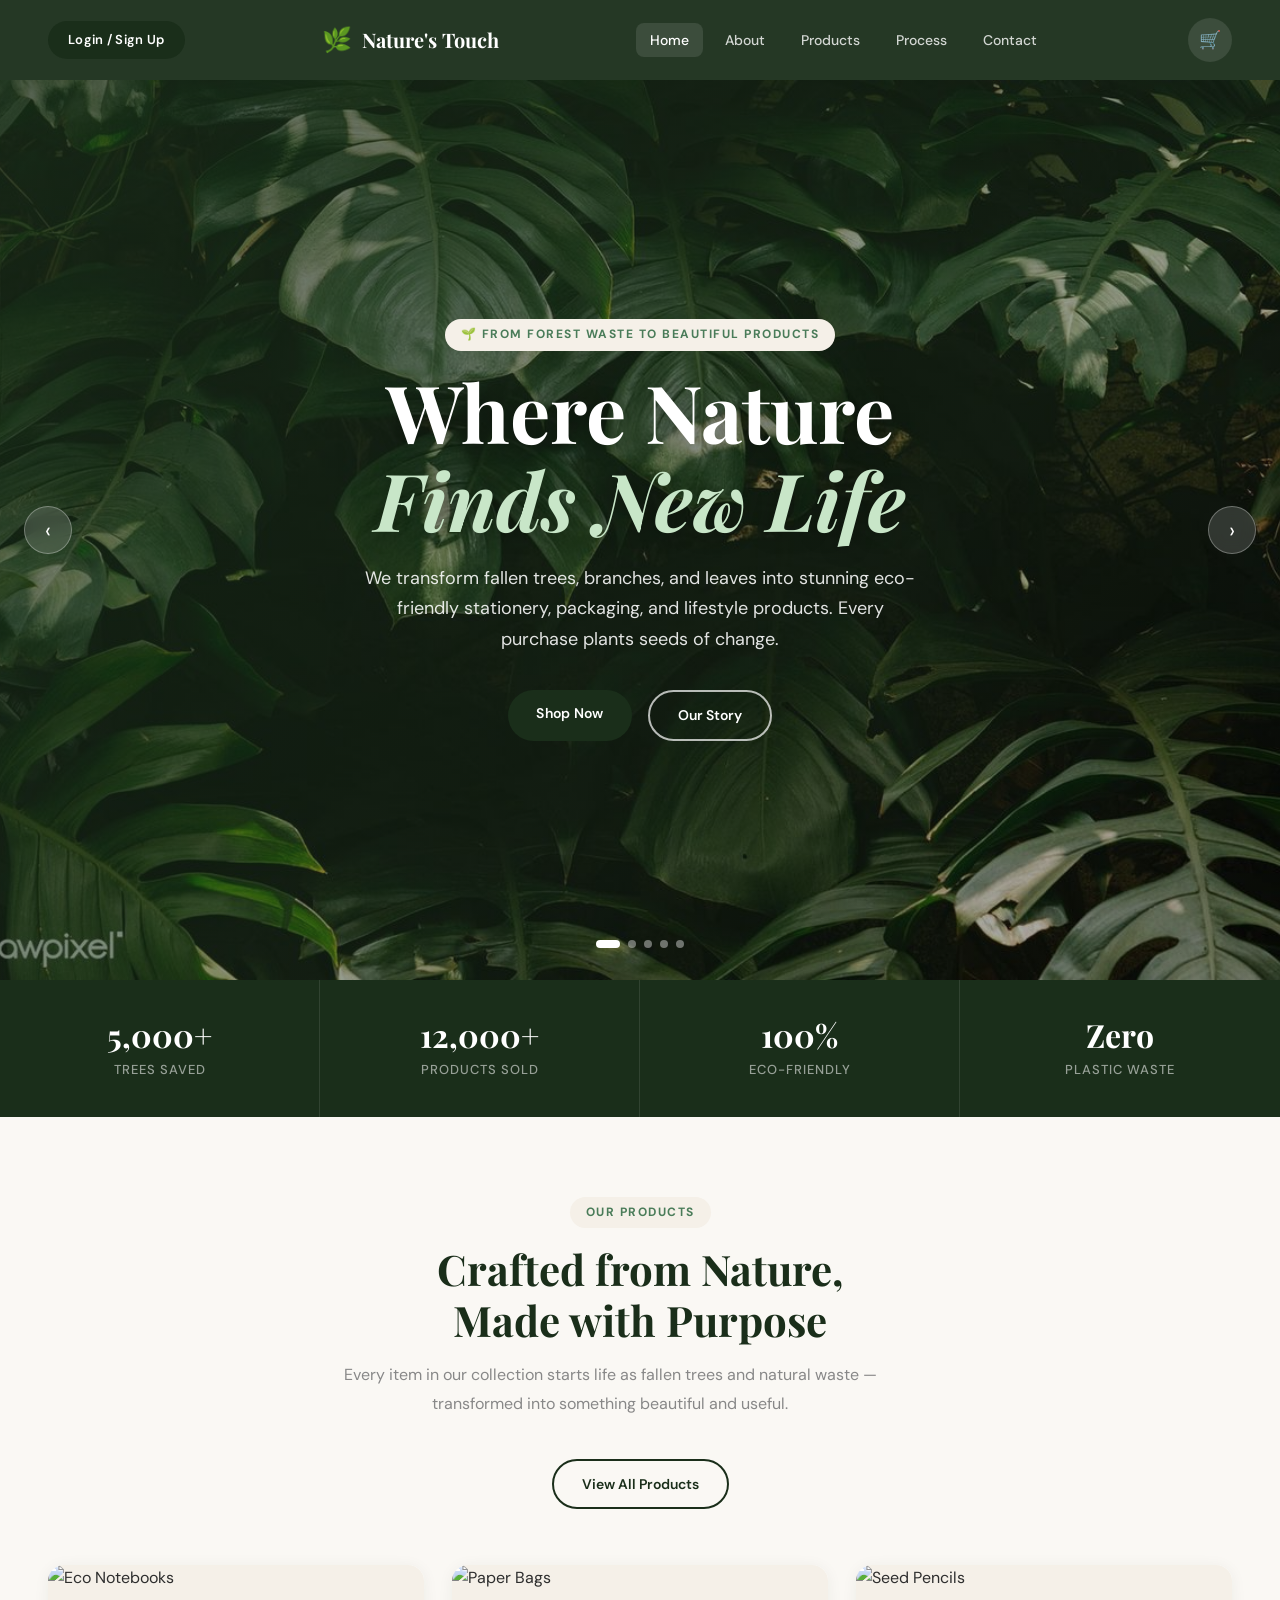
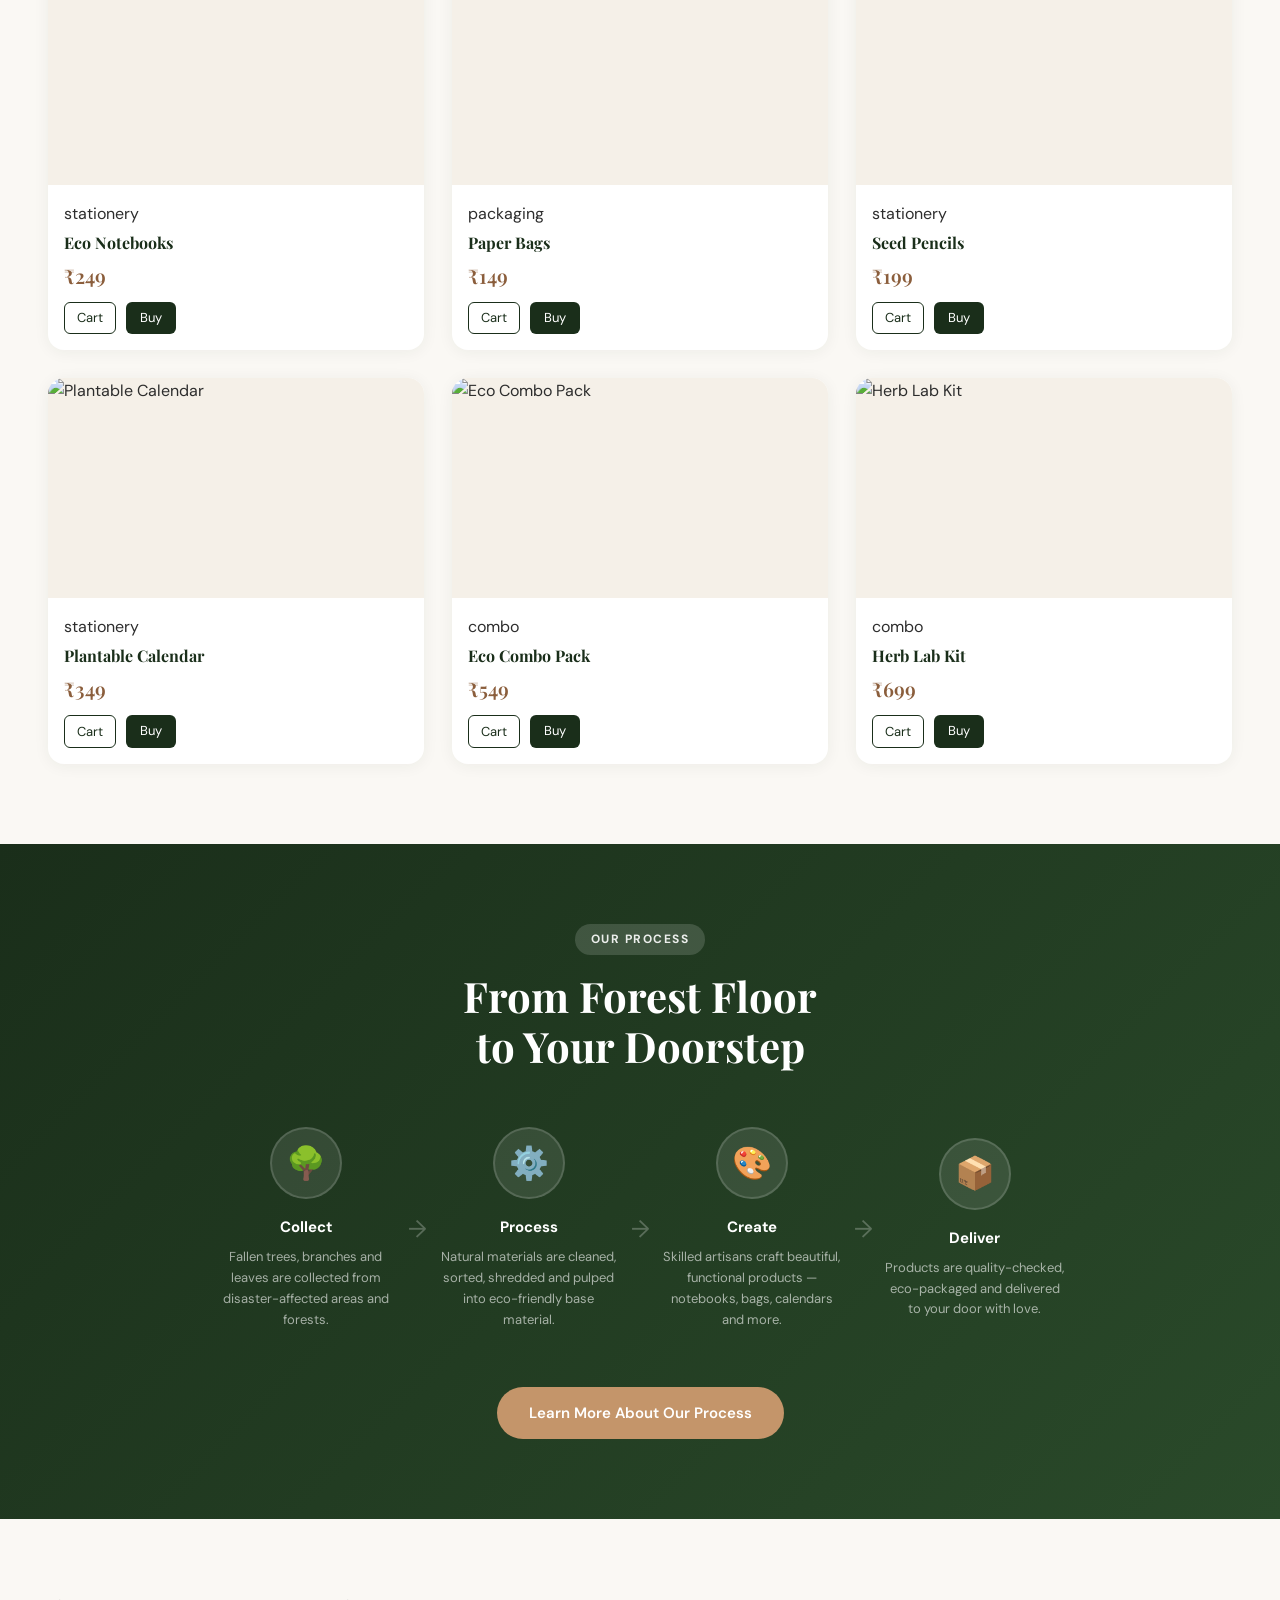
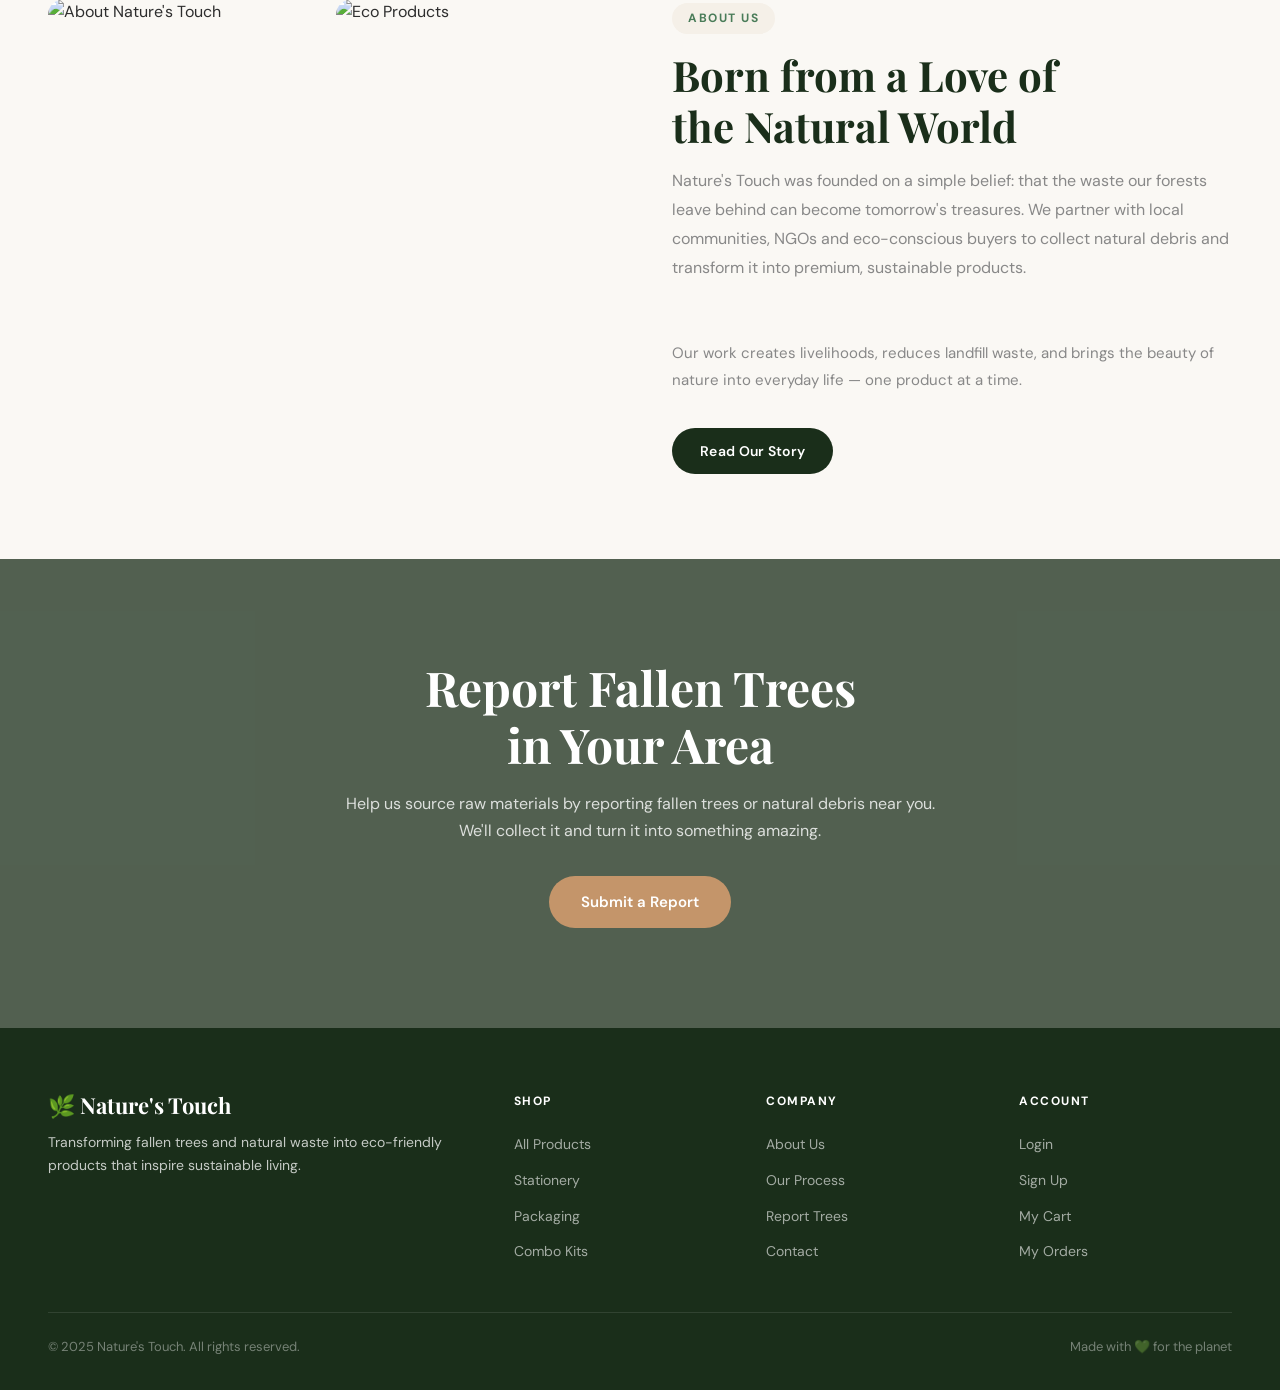
==== index.html @ 23d8f86a "initial code" ====
<!DOCTYPE html>
<html lang="en">

<head>
  <meta charset="UTF-8">
  <meta name="viewport" content="width=device-width, initial-scale=1.0">
  <title>Nature's Touch — Eco-Friendly Products</title>
  <link rel="stylesheet" href="css/style.css">
  <link rel="stylesheet" href="css/home.css">
  <link rel="stylesheet" href="css/pages.css">
</head>

<body>

  <!-- NAV -->
  <nav id="mainNav">
    <!-- LEFT: Auth button -->
    <div class="nav-auth-left">
      <a href="pages/login.html" class="btn-primary btn-primary-sm" id="authBtn">Login / Sign Up</a>
      <a href="Admin/admin.html" class="btn-primary btn-primary-sm admin-only" id="adminBtn"
        style="display:none;background:var(--earth)">⚙️ Admin</a>
    </div>

    <a href="index.html" class="nav-logo">
      <div class="nav-logo-icon">🌿</div>
      <span class="nav-logo-text">Nature's Touch</span>
    </a>

    <ul class="nav-links" id="navLinks">
      <li><a href="index.html" class="active">Home</a></li>
      <li><a href="pages/about.html">About</a></li>
      <li><a href="pages/products.html">Products</a></li>
      <li><a href="pages/process.html">Process</a></li>
      <li><a href="pages/contact.html">Contact</a></li>
    </ul>
    <div class="nav-actions">
      <button class="nav-cart" onclick="window.location.href='pages/cart.html'">🛒<span class="cart-badge"
          style="display:none">0</span></button>
      <button class="hamburger" title="Toggle navigation menu"
        onclick="document.getElementById('mobilemenu').classList.toggle('open')">
        <span></span><span></span><span></span>
      </button>
    </div>
  </nav>

  <!-- HERO -->
  <section class="hero">
    <div class="hero-slider" id="heroSlider">
      <div class="hero-slide active" data-image="images/home1.jpg"></div>
      <div class="hero-slide" data-image="images/home2.jpg"></div>
      <div class="hero-slide" data-image="images/home3.jpg"></div>
      <div class="hero-slide" data-image="images/home4.jpg"></div>
      <div class="hero-slide" data-image="images/home5.jpg"></div>
    </div>
    <div class="hero-overlay"></div>
    <div class="hero-content">
      <div class="badge">🌱 From Forest Waste to Beautiful Products</div>
      <h1>Where Nature<br><em>Finds New Life</em></h1>
      <p>We transform fallen trees, branches, and leaves into stunning eco-friendly stationery, packaging, and lifestyle
        products. Every purchase plants seeds of change.</p>
      <div class="hero-btns">
        <a href="pages/products.html" class="btn-primary">Shop Now</a>
        <a href="pages/about.html" class="btn-secondary btn-secondary-light">Our Story</a>
      </div>
    </div>
    <div class="hero-dots" id="heroDots"></div>
    <button class="hero-arrow left" onclick="changeSlide(-1)">‹</button>
    <button class="hero-arrow right" onclick="changeSlide(1)">›</button>
  </section>

  <!-- STATS -->
  <section class="stats-bar">
    <div class="stat reveal">
      <h3>5,000+</h3>
      <p>Trees Saved</p>
    </div>
    <div class="stat reveal">
      <h3>12,000+</h3>
      <p>Products Sold</p>
    </div>
    <div class="stat reveal">
      <h3>100%</h3>
      <p>Eco-Friendly</p>
    </div>
    <div class="stat reveal">
      <h3>Zero</h3>
      <p>Plastic Waste</p>
    </div>
  </section>


  <!-- QUICK VIEW MODAL -->
  <div class="modal-overlay" id="quickViewModal">
    <div class="modal" style="max-width:700px">
      <button class="modal-close" onclick="closeModal('quickViewModal')">X</button>
      <div id="quickViewContent"></div>
    </div>
  </div>

  <!-- FEATURED PRODUCTS -->
  <section class="section featured-section">
    <div class="section-header reveal">
      <div class="badge">Our Products</div>
      <h2 class="section-title">Crafted from Nature,<br>Made with Purpose</h2>
      <p class="section-subtitle">Every item in our collection starts life as fallen trees and natural waste —
        transformed into something beautiful and useful.</p>
      <a href="pages/products.html" class="btn-secondary btn-secondary-margin">View All Products</a>
    </div>
    <div class="featured-grid" id="featuredGrid"></div>
  </section>

  <!-- HOW IT WORKS -->
  <section class="how-section">
    <div class="how-inner">
      <div class="section-header reveal how-header">
        <div class="badge badge-light">Our Process</div>
        <h2 class="section-title">From Forest Floor<br>to Your Doorstep</h2>
      </div>
      <div class="process-steps">
        <div class="process-step reveal">
          <div class="step-icon">🌳</div>
          <h4>Collect</h4>
          <p>Fallen trees, branches and leaves are collected from disaster-affected areas and forests.</p>
        </div>
        <div class="step-arrow">→</div>
        <div class="process-step reveal">
          <div class="step-icon">⚙️</div>
          <h4>Process</h4>
          <p>Natural materials are cleaned, sorted, shredded and pulped into eco-friendly base material.</p>
        </div>
        <div class="step-arrow">→</div>
        <div class="process-step reveal">
          <div class="step-icon">🎨</div>
          <h4>Create</h4>
          <p>Skilled artisans craft beautiful, functional products — notebooks, bags, calendars and more.</p>
        </div>
        <div class="step-arrow">→</div>
        <div class="process-step reveal">
          <div class="step-icon">📦</div>
          <h4>Deliver</h4>
          <p>Products are quality-checked, eco-packaged and delivered to your door with love.</p>
        </div>
      </div>
      <div class="process-cta">
        <a href="pages/process.html" class="btn-gold">Learn More About Our Process</a>
      </div>
    </div>
  </section>

  <!-- ABOUT SECTION -->
  <section class="section about-preview">
    <div class="about-img-grid">
      <img src="../natures-touch/images/about1.jpg" alt="About Nature's Touch" class="reveal">
      <img src="../natures-touch/images/about2.jpg" alt="Eco Products" class="reveal">
    </div>
    <div class="about-text reveal">
      <div class="badge">About Us</div>
      <h2 class="section-title">Born from a Love of<br>the Natural World</h2>
      <p class="section-subtitle">Nature's Touch was founded on a simple belief: that the waste our forests leave behind
        can become tomorrow's treasures. We partner with local communities, NGOs and eco-conscious buyers to collect
        natural debris and transform it into premium, sustainable products.</p>
      <br>
      <p class="about-preview-text">Our work creates livelihoods, reduces landfill waste, and brings the beauty of
        nature into everyday life — one product at a time.</p>
      <br>
      <a href="pages/about.html" class="btn-primary btn-primary-margin">Read Our Story</a>
    </div>
  </section>

  <!-- REPORT CTA -->
  <section class="report-cta">
    <div class="cta-content reveal">
      <h2>Report Fallen Trees<br>in Your Area</h2>
      <p>Help us source raw materials by reporting fallen trees or natural debris near you. We'll collect it and turn it
        into something amazing.</p>
      <a href="pages/report.html" class="btn-gold">Submit a Report</a>
    </div>
  </section>

  <!-- FOOTER -->
  <footer>
    <div class="footer-grid">
      <div class="footer-brand">
        <h3>🌿 Nature's Touch</h3>
        <p>Transforming fallen trees and natural waste into eco-friendly products that inspire sustainable living.</p>
      </div>
      <div class="footer-col">
        <h4>Shop</h4>
        <ul>
          <li><a href="pages/products.html">All Products</a></li>
          <li><a href="pages/products.html?cat=stationery">Stationery</a></li>
          <li><a href="pages/products.html?cat=packaging">Packaging</a></li>
          <li><a href="pages/products.html?cat=combo">Combo Kits</a></li>
        </ul>
      </div>
      <div class="footer-col">
        <h4>Company</h4>
        <ul>
          <li><a href="pages/about.html">About Us</a></li>
          <li><a href="pages/process.html">Our Process</a></li>
          <li><a href="pages/report.html">Report Trees</a></li>
          <li><a href="pages/contact.html">Contact</a></li>
        </ul>
      </div>
      <div class="footer-col">
        <h4>Account</h4>
        <ul>
          <li><a href="pages/login.html">Login</a></li>
          <li><a href="pages/signup.html">Sign Up</a></li>
          <li><a href="pages/cart.html">My Cart</a></li>
          <li><a href="pages/profile.html">My Orders</a></li>
        </ul>
      </div>
    </div>
    <div class="footer-bottom">
      <span>© 2025 Nature's Touch. All rights reserved.</span>
      <span>Made with 💚 for the planet</span>
    </div>
  </footer>

  <div class="toast"></div>

  <script src="js/utils.js"></script>
  <script src="js/auth.js"></script>
  <script src="js/cart.js"></script>
  <script src="js/ui.js"></script>
  <script src="js/main.js"></script>
  <script src="js/seed.js"></script>
  <script>
    // Hero Slider
    let currentSlide = 0;
    const slides = document.querySelectorAll('.hero-slide');
    const dotsContainer = document.getElementById('heroDots');

    // Set background images from data attributes
    slides.forEach((slide) => {
      const image = slide.getAttribute('data-image');
      if (image) {
        slide.style.backgroundImage = `url('${image}')`;
      }
    });

    slides.forEach((_, i) => {
      const dot = document.createElement('button');
      dot.className = 'dot' + (i === 0 ? ' active' : '');
      dot.onclick = () => goToSlide(i);
      dotsContainer.appendChild(dot);
    });

    function goToSlide(n) {
      slides[currentSlide].classList.remove('active');
      document.querySelectorAll('.dot')[currentSlide].classList.remove('active');
      currentSlide = (n + slides.length) % slides.length;
      slides[currentSlide].classList.add('active');
      document.querySelectorAll('.dot')[currentSlide].classList.add('active');
    }



    function changeSlide(dir) { goToSlide(currentSlide + dir); }

    setInterval(() => changeSlide(1), 5000);

    // Featured products — include admin-added extras
    const featuredIds = ['p1', 'p2', 'p3', 'p4', 'p7', 'p8'];
    const extraProds = JSON.parse(localStorage.getItem('nt_extra_products') || '[]');
    const allProdsHome = [...PRODUCTS, ...extraProds];
    const featuredProds = featuredIds.map(id => allProdsHome.find(x => x.id === id)).filter(Boolean);
    // Also show up to 2 newest admin-added products if any
    const adminProds = extraProds.slice(-2);
    const finalFeatured = [...featuredProds, ...adminProds.filter(p => !featuredProds.find(f => f.id === p.id))].slice(0, 8);
    document.getElementById('featuredGrid').innerHTML = finalFeatured.map(p => renderProductCard(p, '')).join('');

    // quickView stub for home page (no modal here, redirect to products)
    function quickView(id) {
      window.location.href = 'pages/products.html';
    }
  </script>
  <script>
    // 🔐 AUTH UI SYSTEM

    const user = JSON.parse(localStorage.getItem("nt_session"));
    const token = localStorage.getItem("token");

    const authBtn = document.getElementById("authBtn");
    const adminBtn = document.getElementById("adminBtn");

    if (user && token) {
      // ✅ Show user name + logout
      document.querySelector(".nav-auth-left").innerHTML = `
    <span style="margin-right:10px;">Hi, ${user.name} 👋</span>
    <button onclick="logout()" class="btn-primary btn-primary-sm">Logout</button>
  `;

      // ✅ Optional: show admin button (if email matches)
      if (user.email === "admin@naturestouch.com") {
        adminBtn.style.display = "inline-block";
      }

    } else {
      // ❌ Not logged in
      authBtn.style.display = "inline-block";
      adminBtn.style.display = "none";
    }

    // 🔓 LOGOUT FUNCTION
    function logout() {
      localStorage.removeItem("token");
      localStorage.removeItem("nt_session");

      alert("Logged out successfully");

      window.location.href = "pages/login.html";
    }
  </script>
  <script>

    function quickView(id) {
      const p = PRODUCTS.find(x => x.id === id);
      if (!p) return;

      const imgSrc = p.img && p.img.startsWith('http')
        ? p.img
        : 'images/' + p.img;

      document.getElementById('quickViewContent').innerHTML = `
    <div style="display:flex;gap:30px">
      <img src="${imgSrc}" style="width:300px;border-radius:12px">
      <div>
        <h2>${p.name}</h2>
        <h3>₹${p.price}</h3>
        <p>${p.desc || ""}</p>

        <button class="cart-btn"
  onclick="Cart.add({id:'${p.id}',name:'${p.name}',price:${p.price},image:'${imgSrc}',qty:1})">
  🛒 Add to Cart
</button>
      </div>
    </div>
  `;

      document.getElementById("quickViewModal").classList.add("active");
    }

    function closeModal(id) {
      document.getElementById(id).classList.remove("active");
    }

  </script>
</body>

</html>
---- css/style.css ----
/* ============ NATURE'S TOUCH — GLOBAL STYLES ============ */
@import url('https://fonts.googleapis.com/css2?family=Playfair+Display:ital,wght@0,400;0,600;0,700;1,400&family=DM+Sans:wght@300;400;500;600;700&display=swap');

/* ---- CSS Variables ---- */
:root {
  --forest: #1a2e1a;
  --moss: #4a7c59;
  --sage: #7aab8a;
  --earth: #c4956a;
  --bark: #8b5e3c;
  --linen: #f5f0e8;
  --warm-white: #faf8f4;
  --charcoal: #2d2d2d;
  --light-gray: #e8e3d8;
}

/* ---- Reset ---- */
*,
*::before,
*::after {
  box-sizing: border-box;
  margin: 0;
  padding: 0;
}

html {
  scroll-behavior: smooth;
}

body {
  font-family: 'DM Sans', sans-serif;
  background: var(--warm-white);
  color: var(--charcoal);
  line-height: 1.6;
  overflow-x: auto;
  overflow-y: auto;
  padding-top: 80px;
}

/* ---- Typography ---- */
h1,
h2,
h3 {
  font-family: 'Playfair Display', serif;
  line-height: 1.2;
}

a {
  text-decoration: none;
  color: inherit;
}

img {
  max-width: 100%;
  display: block;
}

button {
  cursor: pointer;
  font-family: 'DM Sans', sans-serif;
}

ul {
  list-style: none;
}

/* ---- Buttons ---- */
.btn-primary {
  display: inline-block;
  background: var(--forest);
  color: white;
  padding: 12px 28px;
  border-radius: 100px;
  font-size: 14px;
  font-weight: 600;
  border: none;
  cursor: pointer;
  transition: all 0.3s;
  letter-spacing: 0.3px;
}

.btn-primary:hover {
  background: var(--moss);
  transform: translateY(-1px);
  box-shadow: 0 8px 24px rgba(26, 46, 26, 0.2);
}

.btn-secondary {
  display: inline-block;
  background: transparent;
  color: var(--forest);
  padding: 12px 28px;
  border-radius: 100px;
  font-size: 14px;
  font-weight: 600;
  border: 2px solid var(--forest);
  cursor: pointer;
  transition: all 0.3s;
}

.btn-secondary:hover {
  background: var(--forest);
  color: white;
}

.btn-secondary-light {
  border-color: rgba(255, 255, 255, 0.7);
  color: white;
}

.btn-secondary-light:hover {
  background: white;
  color: var(--forest);
  border-color: white;
}

.btn-gold {
  display: inline-block;
  background: var(--earth);
  color: white;
  padding: 14px 32px;
  border-radius: 100px;
  font-size: 15px;
  font-weight: 600;
  border: none;
  cursor: pointer;
  transition: all 0.3s;
}

.btn-gold:hover {
  background: var(--bark);
  transform: translateY(-2px);
  box-shadow: 0 8px 24px rgba(139, 94, 60, 0.3);
}

/* ---- NAV ---- */
nav {
  position: fixed;
  top: 0;
  left: 0;
  right: 0;
  z-index: 100;
  display: flex;
  align-items: center;
  justify-content: space-between;
  padding: 0 48px;
  height: 80px;
  background: rgba(26, 46, 26, 0.95);
  backdrop-filter: blur(12px);
  -webkit-backdrop-filter: blur(12px);
  transition: all 0.3s;
}

nav.scrolled {
  background: var(--forest);
  box-shadow: 0 2px 20px rgba(26, 46, 26, 0.3);
}

/* Left auth button area */
.nav-auth-left {
  display: flex;
  align-items: center;
  gap: 8px;
  order: -1;
}

.btn-primary-sm {
  padding: 9px 20px !important;
  font-size: 13px !important;
  white-space: nowrap;
}

.nav-user-name {
  color: rgba(255, 255, 255, 0.9);
  font-size: 13px;
  font-weight: 600;
  display: flex;
  align-items: center;
  gap: 6px;
}

.nav-logo {
  display: flex;
  align-items: center;
  gap: 10px;
}

.nav-logo-icon {
  font-size: 24px;
}

.nav-logo-text {
  font-family: 'Playfair Display', serif;
  font-size: 20px;
  color: white;
  font-weight: 700;
}

.nav-links {
  display: flex;
  align-items: center;
  gap: 8px;
}

.nav-links a {
  color: rgba(255, 255, 255, 0.8);
  font-size: 14px;
  font-weight: 500;
  padding: 8px 14px;
  border-radius: 8px;
  transition: all 0.2s;
}

.nav-links a:hover,
.nav-links a.active {
  color: white;
  background: rgba(255, 255, 255, 0.1);
}

.nav-actions {
  display: flex;
  align-items: center;
  gap: 12px;
}

.nav-cart {
  background: rgba(255, 255, 255, 0.1);
  border: none;
  color: white;
  font-size: 18px;
  width: 44px;
  height: 44px;
  border-radius: 50%;
  display: flex;
  align-items: center;
  justify-content: center;
  cursor: pointer;
  position: relative;
  transition: background 0.2s;
}

.nav-cart:hover {
  background: rgba(255, 255, 255, 0.2);
}

.cart-badge {
  position: absolute;
  top: -4px;
  right: -4px;
  background: var(--earth);
  color: white;
  font-size: 10px;
  font-weight: 700;
  min-width: 18px;
  height: 18px;
  border-radius: 50%;
  display: flex;
  align-items: center;
  justify-content: center;
}

.hamburger {
  display: none;
  flex-direction: column;
  gap: 5px;
  background: none;
  border: none;
  padding: 4px;
}

.hamburger span {
  width: 22px;
  height: 2px;
  background: white;
  border-radius: 2px;
  display: block;
  transition: all 0.3s;
}


.hamburger.active span:nth-child(1) {
  transform: translateY(7px) rotate(45deg);
}
.hamburger.active span:nth-child(2) {
  opacity: 0;
}
.hamburger.active span:nth-child(3) {
  transform: translateY(-7px) rotate(-45deg);
}

/* ---- Sections ---- */
.section {
  padding: 80px 48px;
}

.section-title {
  font-size: clamp(28px, 4vw, 42px);
  color: var(--forest);
  margin-bottom: 16px;
  line-height: 1.2;
}

.section-subtitle {
  font-size: 16px;
  color: #888;
  line-height: 1.8;
  max-width: 560px;
  margin-bottom: 32px;
}

/* ---- Badge ---- */
.badge {
  display: inline-block;
  background: var(--linen);
  color: var(--moss);
  font-size: 12px;
  font-weight: 700;
  text-transform: uppercase;
  letter-spacing: 1.5px;
  padding: 6px 16px;
  border-radius: 100px;
  margin-bottom: 16px;
}

.badge-light {
  background: rgba(255, 255, 255, 0.15);
  color: rgba(255, 255, 255, 0.9);
}

/* ---- Toast ---- */
.toast {
  position: fixed;
  bottom: 32px;
  left: 50%;
  transform: translateX(-50%) translateY(20px);
  background: var(--charcoal);
  color: white;
  padding: 12px 24px;
  border-radius: 100px;
  font-size: 14px;
  font-weight: 500;
  opacity: 0;
  pointer-events: none;
  transition: all 0.3s;
  z-index: 9999;
  white-space: nowrap;
}

.toast.show {
  opacity: 1;
  transform: translateX(-50%) translateY(0);
}

/* ---- Forms ---- */
.form-group {
  margin-bottom: 18px;
}

.form-group label {
  display: block;
  margin-bottom: 8px;
  font-size: 13px;
  font-weight: 600;
  color: var(--forest);
  text-transform: uppercase;
  letter-spacing: 0.5px;
}

.form-group input,
.form-group select,
.form-group textarea {
  width: 100%;
  padding: 12px 16px;
  border: 1.5px solid var(--light-gray);
  border-radius: 10px;
  font-size: 14px;
  font-family: 'DM Sans', sans-serif;
  color: var(--charcoal);
  background: white;
  transition: border-color 0.2s, box-shadow 0.2s;
  outline: none;
}

.form-group input:focus,
.form-group select:focus,
.form-group textarea:focus {
  border-color: var(--moss);
  box-shadow: 0 0 0 3px rgba(74, 124, 89, 0.1);
}

.form-group textarea {
  resize: vertical;
  min-height: 100px;
}

/* ---- Modal ---- */
.modal-overlay {
  position: fixed;
  inset: 0;
  background: rgba(0, 0, 0, 0.5);
  backdrop-filter: blur(4px);
  display: flex;
  align-items: center;
  justify-content: center;
  z-index: 500;
  opacity: 0;
  pointer-events: none;
  transition: opacity 0.3s;
  padding: 20px;
}

.modal-overlay.active {
  opacity: 1;
  pointer-events: all;
}

.modal {
  background: white;
  border-radius: 20px;
  padding: 36px;
  width: 100%;
  max-width: 560px;
  max-height: 90vh;
  overflow-y: auto;
  transform: scale(0.95);
  transition: transform 0.3s;
  position: relative;
}

.modal-overlay.active .modal {
  transform: scale(1);
}

.modal-close {
  position: absolute;
  top: 16px;
  right: 16px;
  background: var(--linen);
  border: none;
  width: 32px;
  height: 32px;
  border-radius: 50%;
  font-size: 14px;
  cursor: pointer;
  color: #666;
  display: flex;
  align-items: center;
  justify-content: center;
}

.modal-close:hover {
  background: #e0d8c8;
}

/* ---- Product Card (shared) ---- */
.product-card {
  background: white;
  border-radius: 16px;
  overflow: hidden;
  box-shadow: 0 2px 16px rgba(26, 46, 26, 0.06);
  transition: transform 0.3s, box-shadow 0.3s;
}

.product-card:hover {
  transform: translateY(-6px);
  box-shadow: 0 12px 32px rgba(26, 46, 26, 0.12);
}

.product-img-wrap {
  position: relative;
  overflow: hidden;
  height: 220px;
  background: var(--linen);
}

.product-img-wrap img {
  width: 100%;
  height: 100%;
  object-fit: cover;
  transition: transform 0.5s;
}

.product-card:hover .product-img-wrap img {
  transform: scale(1.05);
}

.product-overlay {
  position: absolute;
  inset: 0;
  background: rgba(26, 46, 26, 0.4);
  display: flex;
  align-items: center;
  justify-content: center;
  opacity: 0;
  transition: opacity 0.3s;
}

.product-card:hover .product-overlay {
  opacity: 1;
}

.quick-view-btn {
  background: rgba(26, 46, 26, 0.95);
  color: var(--forest);
  border: none;
  padding: 10px 20px;
  border-radius: 100px;
  font-size: 13px;
  font-weight: 700;
  cursor: pointer;
  font-family: 'DM Sans', sans-serif;
  transform: translateY(8px);
  transition: transform 0.3s;
}

.product-card:hover .quick-view-btn {
  transform: translateY(0);
}

.product-info {
  padding: 20px;
}

.product-cat {
  display: inline-block;
  font-size: 10px;
  font-weight: 700;
  text-transform: uppercase;
  letter-spacing: 1.5px;
  color: var(--sage);
  margin-bottom: 8px;
}

.product-info h3 {
  font-family: 'Playfair Display', serif;
  font-size: 17px;
  color: var(--forest);
  margin-bottom: 14px;
  line-height: 1.3;
}

.product-footer {
  display: flex;
  align-items: center;
  justify-content: space-between;
  gap: 10px;
  flex-wrap: nowrap;
}

.product-price {
  font-family: 'Playfair Display', serif;
  font-size: 20px;
  font-weight: 700;
  color: var(--bark);
}

.product-btns {
  display: flex;
  gap: 8px;
}

.btn-cart {
  background: var(--linen);
  color: var(--forest);
  border: none;
  padding: 8px 12px;
  border-radius: 8px;
  font-size: 12px;
  font-weight: 600;
  cursor: pointer;
  font-family: 'DM Sans', sans-serif;
  transition: background 0.2s;
  white-space: nowrap;
}

.btn-cart:hover {
  background: var(--light-gray);
}

.btn-buy {
  background: var(--forest);
  color: white;
  padding: 8px 14px;
  border-radius: 8px;
  font-size: 12px;
  font-weight: 600;
  transition: background 0.2s;
  white-space: nowrap;
}

.btn-buy:hover {
  background: var(--moss);
}

/* ---- Quick View Grid ---- */
.qv-grid {
  display: grid;
  grid-template-columns: 1fr 1fr;
  gap: 24px;
}

@media (max-width: 600px) {
  .qv-grid {
    grid-template-columns: 1fr;
  }
}

/* ---- Footer ---- */
footer {
  background: var(--forest);
  color: rgba(255, 255, 255, 0.75);
  padding: 64px 48px 32px;
}

.footer-grid {
  display: grid;
  grid-template-columns: 2fr 1fr 1fr 1fr;
  gap: 40px;
  margin-bottom: 48px;
}

.footer-brand h3 {
  font-family: 'Playfair Display', serif;
  font-size: 22px;
  color: white;
  margin-bottom: 12px;
}

.footer-brand p {
  font-size: 14px;
  line-height: 1.7;
}

.footer-col h4 {
  font-size: 12px;
  font-weight: 700;
  text-transform: uppercase;
  letter-spacing: 1.5px;
  color: white;
  margin-bottom: 20px;
}

.footer-col ul {
  display: flex;
  flex-direction: column;
  gap: 10px;
}

.footer-col a {
  font-size: 14px;
  color: rgba(255, 255, 255, 0.6);
  transition: color 0.2s;
}

.footer-col a:hover {
  color: white;
}

.footer-bottom {
  border-top: 1px solid rgba(255, 255, 255, 0.1);
  padding-top: 24px;
  display: flex;
  justify-content: space-between;
  align-items: center;
  font-size: 13px;
  color: rgba(255, 255, 255, 0.4);
  flex-wrap: wrap;
  gap: 12px;
}

/* ---- Animations ---- */
.animate-up {
  animation: fadeUp 0.5s ease both;
}

@keyframes fadeUp {
  from {
    opacity: 0;
    transform: translateY(24px);
  }

  to {
    opacity: 1;
    transform: translateY(0);
  }
}

/* ---- Responsive ---- */
@media (max-width: 1024px) {
  .footer-grid {
    grid-template-columns: 1fr 1fr;
  }
}

@media (max-width: 768px) {
  nav {
    padding: 0 16px;
    height: 70px;
  }

  .nav-links {
    position: fixed;
    top: 70px;
    left: 0;
    right: 0;
    background: var(--forest);
    flex-direction: column;
    align-items: flex-start;
    padding: 20px;
    gap: 4px;
    display: none;
    z-index: 99;
  }

  .nav-links.open {
    display: flex;
  }

  .nav-links a {
    width: 100%;
    padding: 12px 16px;
    border-radius: 10px;
  }

  .hamburger {
    display: flex;
  }

  .section {
    padding: 56px 20px;
  }

  footer {
    padding: 48px 20px 24px;
  }

  .footer-grid {
    grid-template-columns: 1fr 1fr;
    gap: 32px;
  }

  /* On mobile, hide the admin shortcut btn to save space */
  #adminBtn {
    display: none !important;
  }

  /* Shrink auth button text on small screens */
  .btn-primary-sm {
    padding: 8px 12px !important;
    font-size: 12px !important;
  }
}

@media (max-width: 480px) {
  .footer-grid {
    grid-template-columns: 1fr;
  }

  .footer-bottom {
    flex-direction: column;
    text-align: center;
  }

  /* Stack nav-auth-left vertically if needed */
  .nav-auth-left {
    gap: 4px;
  }
}

@keyframes spin { 100% { transform: rotate(360deg); } }
---- css/home.css ----
/* ============ HOME PAGE STYLES ============ */

/* ---- Hero ---- */
.hero {
  position: relative;
  height: 100vh;
  min-height: 600px;
  overflow: hidden;
  display: flex;
  align-items: center;
  justify-content: center;
}

.hero-slider {
  position: absolute;
  inset: 0;
}

.hero-slide {
  position: absolute;
  inset: 0;
  background-size: cover;
  background-position: center;
  opacity: 0;
  transition: opacity 1s ease;
}

.hero-slide.active {
  opacity: 1;
}

.hero-overlay {
  position: absolute;
  inset: 0;
  background: linear-gradient(135deg, rgba(26, 46, 26, 0.75) 0%, rgba(26, 46, 26, 0.45) 60%, rgba(0, 0, 0, 0.3) 100%);
}

.hero-content {
  position: relative;
  z-index: 2;
  text-align: center;
  padding: 0 24px;
  max-width: 800px;
}

.hero-content h1 {
  font-size: clamp(40px, 7vw, 80px);
  color: white;
  line-height: 1.1;
  margin-bottom: 20px;
  text-shadow: 0 2px 20px rgba(0, 0, 0, 0.3);
}

.hero-content h1 em {
  font-style: italic;
  color: #c8e6c8;
}

.hero-content p {
  font-size: clamp(15px, 2vw, 18px);
  color: rgba(255, 255, 255, 0.88);
  max-width: 560px;
  margin: 0 auto 36px;
  line-height: 1.7;
}

.hero-btns {
  display: flex;
  gap: 16px;
  justify-content: center;
  flex-wrap: wrap;
}

.hero-dots {
  position: absolute;
  bottom: 32px;
  left: 50%;
  transform: translateX(-50%);
  display: flex;
  gap: 8px;
  z-index: 2;
}

.dot {
  width: 8px;
  height: 8px;
  border-radius: 50%;
  background: rgba(255, 255, 255, 0.4);
  border: none;
  cursor: pointer;
  transition: all 0.3s;
  padding: 0;
}

.dot.active {
  background: white;
  width: 24px;
  border-radius: 4px;
}

.hero-arrow {
  position: absolute;
  top: 50%;
  transform: translateY(-50%);
  background: rgba(255, 255, 255, 0.15);
  border: 1px solid rgba(255, 255, 255, 0.3);
  color: white;
  width: 48px;
  height: 48px;
  border-radius: 50%;
  font-size: 22px;
  cursor: pointer;
  z-index: 2;
  transition: all 0.2s;
  backdrop-filter: blur(8px);
}

.hero-arrow:hover {
  background: rgba(255, 255, 255, 0.3);
}

.hero-arrow.left {
  left: 24px;
}

.hero-arrow.right {
  right: 24px;
}

/* ---- Stats Bar ---- */
.stats-bar {
  background: var(--forest);
  display: grid;
  grid-template-columns: repeat(4, 1fr);
  gap: 0;
  padding: 0;
}

.stat {
  text-align: center;
  padding: 36px 20px;
  border-right: 1px solid rgba(255, 255, 255, 0.1);
  transition: background 0.3s;
}

.stat:last-child {
  border-right: none;
}

.stat:hover {
  background: rgba(255, 255, 255, 0.05);
}

.stat h3 {
  font-family: 'Playfair Display', serif;
  font-size: 32px;
  color: white;
  margin-bottom: 6px;
}

.stat p {
  font-size: 13px;
  color: rgba(255, 255, 255, 0.55);
  text-transform: uppercase;
  letter-spacing: 1px;
  font-weight: 500;
}

/* ---- Featured Section ---- */
.featured-section {
  padding: 80px 48px;
}

.section-header {
  text-align: center;
  max-width: 620px;
  margin: 0 auto 56px;
}

.btn-secondary-margin {
  margin-top: 8px;
}

.featured-grid {
  display: grid;
  grid-template-columns: repeat(auto-fill, minmax(280px, 1fr));
  gap: 28px;
}

/* ---- How Section ---- */
.how-section {
  background: linear-gradient(135deg, var(--forest) 0%, #2a4a2a 100%);
  padding: 80px 48px;
}

.how-inner {
  max-width: 1200px;
  margin: 0 auto;
}

.how-header {
  text-align: center;
}

.how-header .section-title {
  color: white;
}

.process-steps {
  display: flex;
  align-items: center;
  justify-content: center;
  gap: 0;
  margin: 56px 0;
  flex-wrap: wrap;
}

.process-step {
  text-align: center;
  flex: 1;
  min-width: 160px;
  max-width: 220px;
  padding: 0 20px;
}

.step-icon {
  width: 72px;
  height: 72px;
  background: rgba(255, 255, 255, 0.1);
  border-radius: 50%;
  display: flex;
  align-items: center;
  justify-content: center;
  font-size: 32px;
  margin: 0 auto 16px;
  border: 2px solid rgba(255, 255, 255, 0.15);
}

.process-step h4 {
  color: white;
  font-size: 15px;
  font-weight: 700;
  margin-bottom: 8px;
}

.process-step p {
  color: rgba(255, 255, 255, 0.6);
  font-size: 13px;
  line-height: 1.6;
}

.step-arrow {
  font-size: 24px;
  color: rgba(255, 255, 255, 0.25);
  flex-shrink: 0;
  margin: 0 -8px;
}

.process-cta {
  text-align: center;
}

/* ---- About Preview ---- */
.about-preview {
  display: grid;
  grid-template-columns: 1fr 1fr;
  gap: 64px;
  align-items: center;
}

.about-img-grid {
  display: grid;
  grid-template-columns: 1fr 1fr;
  gap: 16px;
  height: 480px;
}

.about-img-grid img {
  width: 100%;
  height: 100%;
  object-fit: cover;
  border-radius: 16px;
}

.about-img-grid img:first-child {
  grid-row: span 2;
}

.about-preview-text {
  font-size: 15px;
  color: #888;
  line-height: 1.8;
}

.btn-primary-margin {
  margin-top: 8px;
}

/* ---- Report CTA ---- */
.report-cta {
  background: url('images/home5.jpg') center/cover no-repeat;
  position: relative;
  padding: 100px 48px;
  text-align: center;
}

.report-cta::before {
  content: '';
  position: absolute;
  inset: 0;
  background: rgba(26, 46, 26, 0.75);
}

.cta-content {
  position: relative;
  z-index: 1;
  max-width: 600px;
  margin: 0 auto;
}

.cta-content h2 {
  font-size: clamp(28px, 4vw, 48px);
  color: white;
  margin-bottom: 16px;
}

.cta-content p {
  font-size: 16px;
  color: rgba(255, 255, 255, 0.8);
  line-height: 1.7;
  margin-bottom: 32px;
}

/* ---- Responsive ---- */
@media (max-width: 768px) {
  .stats-bar {
    grid-template-columns: 1fr 1fr;
  }

  .stat {
    border-right: none;
    border-bottom: 1px solid rgba(255, 255, 255, 0.1);
  }

  .stat:nth-child(odd) {
    border-right: 1px solid rgba(255, 255, 255, 0.1);
  }

  .featured-section {
    padding: 56px 20px;
  }

  .featured-grid {
    grid-template-columns: repeat(auto-fill, minmax(240px, 1fr));
    gap: 20px;
  }

  .how-section {
    padding: 56px 20px;
  }

  .process-steps {
    gap: 24px;
  }

  .step-arrow {
    display: none;
  }

  .about-preview {
    grid-template-columns: 1fr;
  }

  .about-img-grid {
    height: 300px;
  }

  .report-cta {
    padding: 64px 24px;
  }
}

@media (max-width: 480px) {
  .hero-content h1 {
    font-size: 36px;
  }

  .stats-bar {
    grid-template-columns: 1fr 1fr;
  }

  .about-img-grid {
    grid-template-columns: 1fr;
    height: auto;
  }

  .about-img-grid img:first-child {
    grid-row: auto;
    height: 200px;
  }

  .about-img-grid img:last-child {
    height: 150px;
  }
}

.product-img {
  position: relative;
}

.quick-view {
  position: absolute;
  top: 10px;
  left: 10px;
  background: white;
  padding: 5px 10px;
  border-radius: 6px;
  font-size: 12px;
  cursor: pointer;
  opacity: 0;
  transition: 0.3s;
}

.product-card:hover .quick-view {
  opacity: 1;
}.product-img {
  position: relative;
}

.quick-view {
  position: absolute;
  top: 10px;
  left: 10px;
  background: white;
  padding: 5px 10px;
  border-radius: 6px;
  font-size: 12px;
  cursor: pointer;
  opacity: 0;
  transition: 0.3s;
}

.product-card:hover .quick-view {
  opacity: 1;
}




/* ============ PRODUCT CARD FIX ============ */

.product-card {
  background: white;
  border-radius: 16px;
  overflow: hidden;
  transition: 0.3s;
  position: relative;
}

.product-card:hover {
  transform: translateY(-5px);
}

/* IMAGE */
.product-card img {
  width: 100%;
  height: 200px;
  object-fit: cover;
}

/* INFO */
.product-info {
  padding: 16px;
}

/* TITLE */
.product-info h3 {
  font-size: 16px;
  margin: 6px 0;
}

/* CATEGORY */
.product-info p {
  font-size: 13px;
  color: #777;
}

/* PRICE */
.product-price {
  font-weight: 600;
  margin: 6px 0;
}

/* BUTTONS CONTAINER */
.product-actions {
  display: flex;
  gap: 10px;
  margin-top: 10px;
}

/* CART BUTTON */
.cart-btn {
  padding: 6px 12px;
  border: 1px solid var(--forest);
  background: transparent;
  color: var(--forest);
  border-radius: 6px;
  cursor: pointer;
  font-size: 13px;
  transition: 0.3s;
}

.cart-btn:hover {
  background: var(--forest);
  color: white;
}

/* BUY BUTTON */
.buy-btn {
  padding: 6px 14px;
  border: none;
  background: var(--forest);
  color: white;
  border-radius: 6px;
  cursor: pointer;
  font-size: 13px;
  transition: 0.3s;
}

.buy-btn:hover {
  background: #1f3f2b;
}

/* QUICK VIEW BUTTON */
.quick-view {
  position: absolute;
  top: 10px;
  left: 10px;
  background: rgba(255, 255, 255, 0.9);
  padding: 5px 10px;
  border-radius: 6px;
  font-size: 12px;
  cursor: pointer;
  opacity: 0;
  transition: 0.3s;
}

/* SHOW ON HOVER */
.product-card:hover .quick-view {
  opacity: 1;
}


.products-page .cart-btn,
.products-page .buy-btn {
  font-weight: 600;
  transition: 0.2s;
}

.products-page .cart-btn:hover {
  background: var(--forest);
  color: white;
}

.products-page .buy-btn:hover {
  background: #1f3f2b;
}

.product-img-wrap img {
  transition: 0.4s;
}

.product-card:hover img {
  transform: scale(1.05);
}

.products-page .product-overlay {
  backdrop-filter: blur(4px);
  font-weight: 600;
}
---- css/pages.css ----
/* ============ SHARED PAGE STYLES (pages.css) ============ */

/* ---- Page Hero ---- */
.page-hero {
  background: linear-gradient(135deg, var(--forest) 0%, #2a4a2a 100%);
  padding: 120px 48px 64px;
  text-align: center;
  position: relative;
  overflow: hidden;
}

.page-hero::before {
  content: '';
  position: absolute;
  inset: 0;
  background: url("../images/page-hero.jpg") center/cover;
  opacity: 0.15;
  mix-blend-mode: overlay;
  z-index: 0;
}

.page-hero h1 {
  font-size: clamp(32px, 5vw, 56px);
  color: white;
  margin-bottom: 12px;
  position: relative;
}

.page-hero p {
  font-size: 16px;
  color: rgba(255, 255, 255, 0.75);
  max-width: 520px;
  margin: 0 auto;
  position: relative;
}

/* ---- Responsive page hero ---- */
@media (max-width: 768px) {
  .page-hero {
    padding: 100px 24px 48px;
  }
}
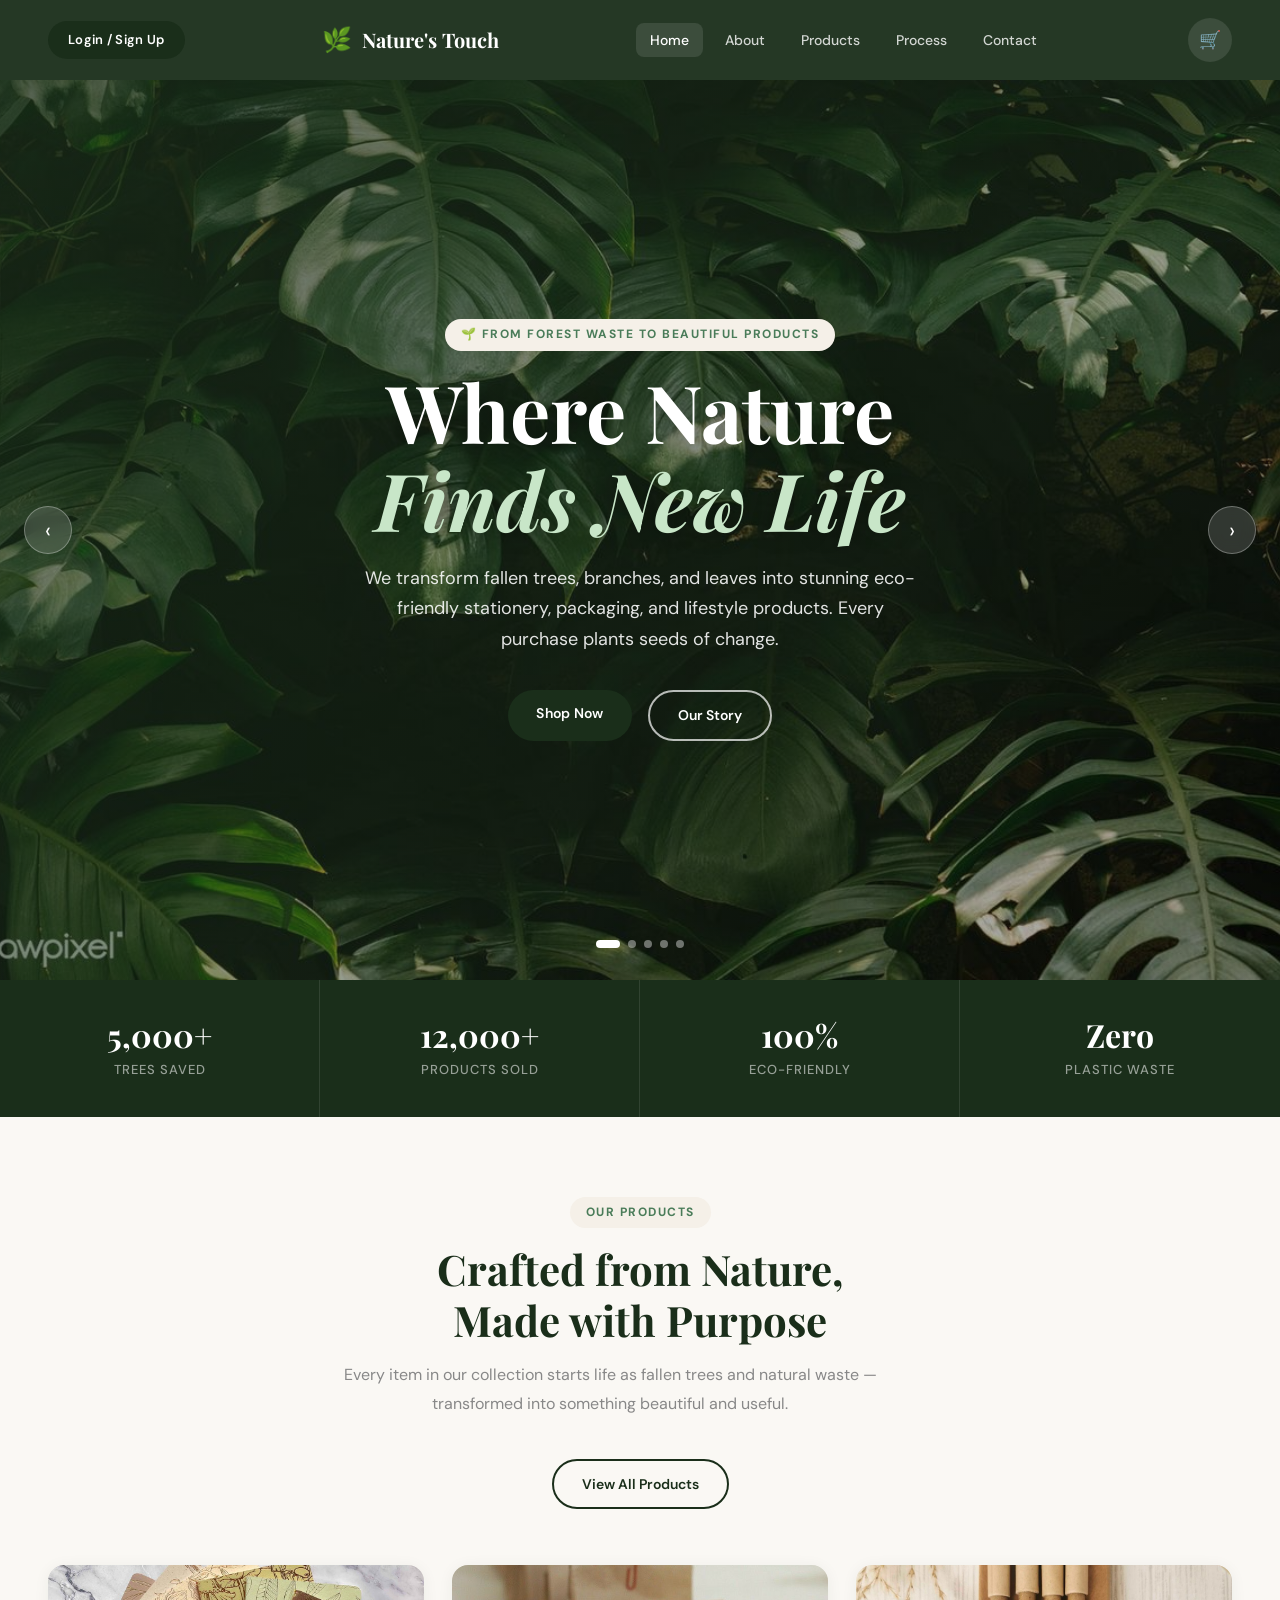
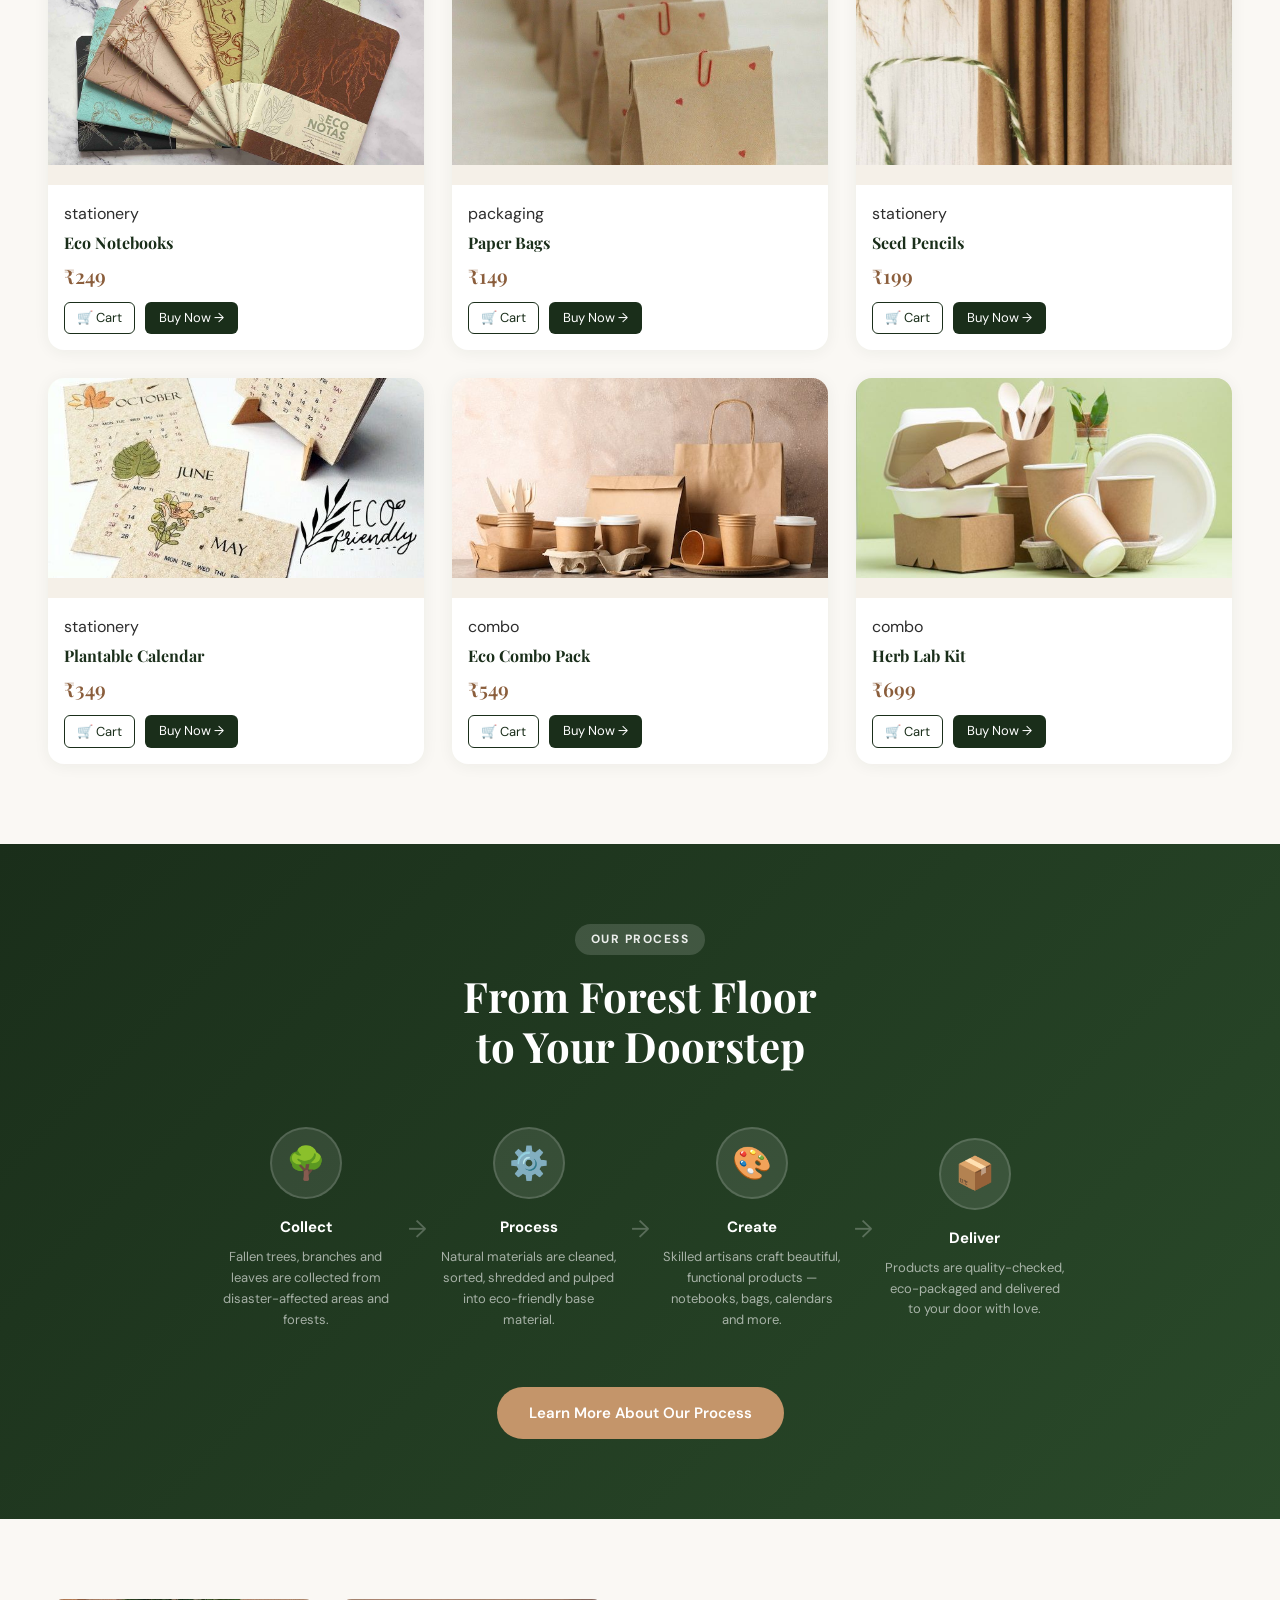
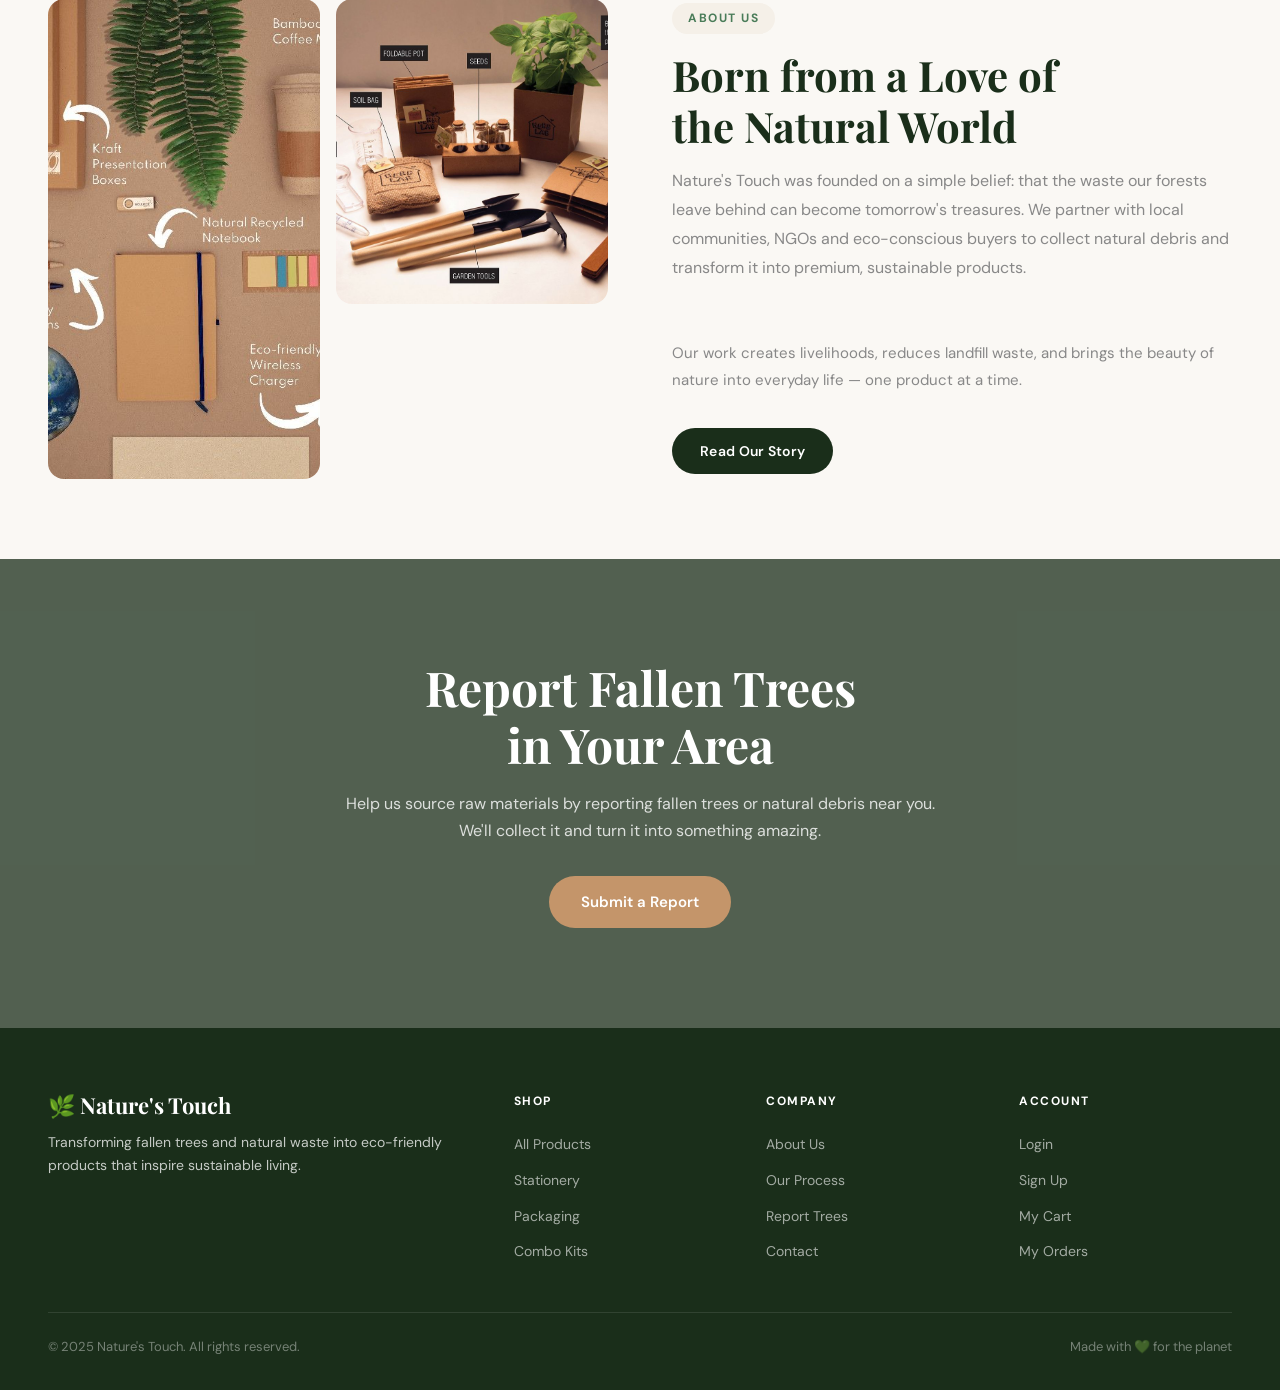
==== commit 7b1275e7: "window location has been changed" ====
--- a/index.html
+++ b/index.html
@@ -150,8 +150,8 @@
   <!-- ABOUT SECTION -->
   <section class="section about-preview">
     <div class="about-img-grid">
-      <img src="../natures-touch/images/about1.jpg" alt="About Nature's Touch" class="reveal">
-      <img src="../natures-touch/images/about2.jpg" alt="Eco Products" class="reveal">
+      <img src="../images/about1.jpg" alt="About Nature's Touch" class="reveal">
+      <img src="./images/about2.jpg" alt="Eco Products" class="reveal">
     </div>
     <div class="about-text reveal">
       <div class="badge">About Us</div>
